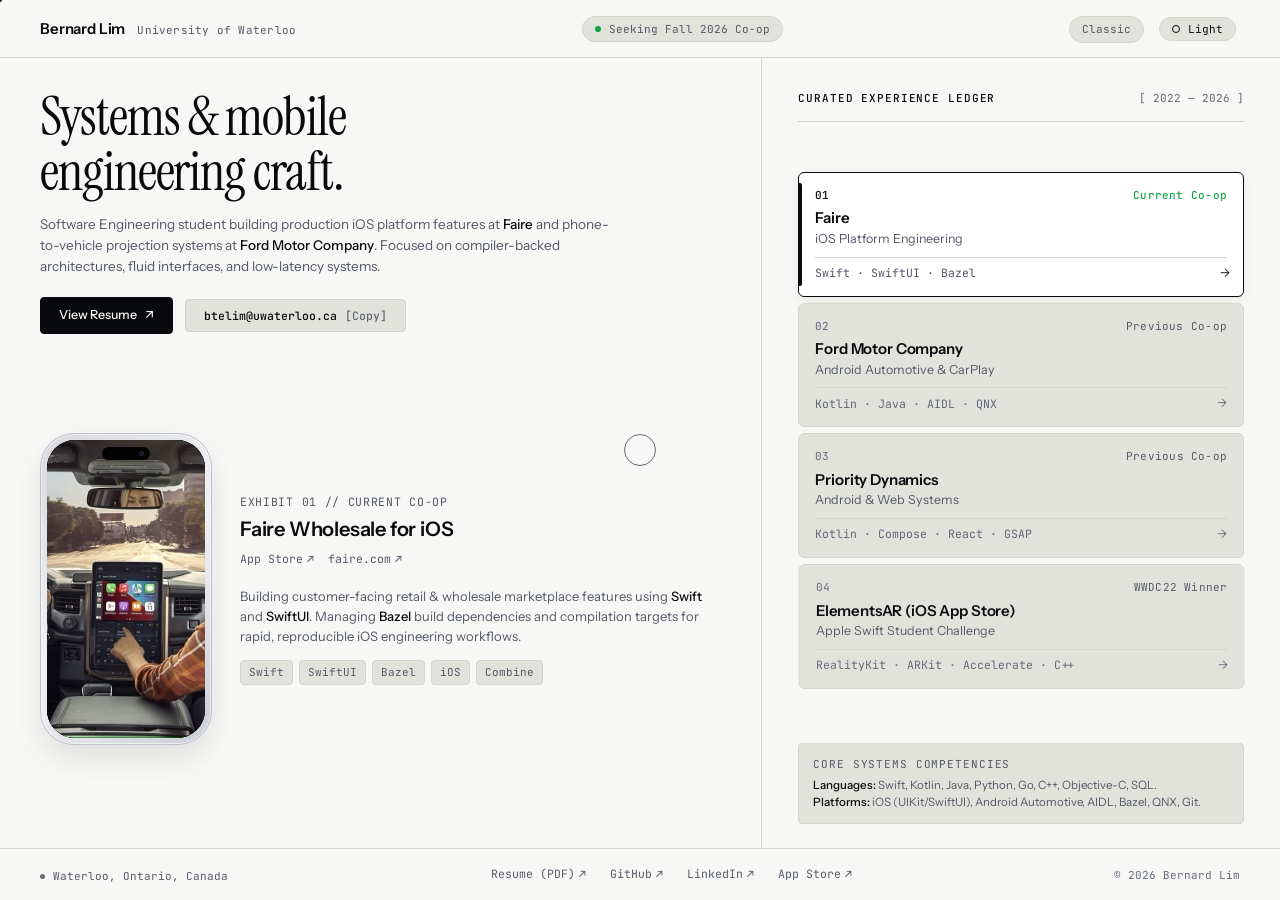
==== folio.html @ 9d3a6446 "Initial commit: publish portfolio website" ====
<!DOCTYPE html>
<html lang="en" data-theme="dark">
<head>
  <meta charset="UTF-8" />
  <script>
    // URL Flag Gate: routes to default classic design when classic flag is present
    (function () {
      const q = new URLSearchParams(window.location.search);
      if (q.has("classic") || q.get("v") === "classic" || q.get("v") === "1") {
        window.location.replace("index.html" + window.location.search);
      }
    })();
  </script>
  <meta name="viewport" content="width=device-width, initial-scale=1.0" />
  <title>Bernard Lim — Software Systems &amp; Mobile Engineering</title>
  <meta name="description" content="Bernard Lim — Software Engineering at the University of Waterloo. Specialized in iOS platform architecture and Android Automotive systems." />
  <link rel="preconnect" href="https://fonts.googleapis.com" />
  <link rel="preconnect" href="https://fonts.gstatic.com" crossorigin />
  <link href="https://fonts.googleapis.com/css2?family=Instrument+Sans:ital,wght@0,400;0,500;0,600;0,700;1,400&family=Instrument+Serif&family=JetBrains+Mono:wght@400;500&display=swap" rel="stylesheet" />
  <link rel="stylesheet" href="folio.css" />
</head>
<body>
  <!-- Precision Cursor Followers -->
  <div class="cursor-ring" id="cursor-ring" aria-hidden="true"></div>
  <div class="cursor-dot" id="cursor-dot" aria-hidden="true"></div>

  <div class="monograph-stage">
    <!-- Masthead Header -->
    <header class="masthead">
      <div class="masthead-identity">
        <a href="/" class="brand-link">
          <span class="brand-name">Bernard Lim</span>
          <span class="brand-sub">University of Waterloo</span>
        </a>
      </div>

      <div class="masthead-status">
        <span class="status-indicator">
          <span class="status-pulse" aria-hidden="true"></span>
          <span class="status-text">Seeking Fall 2026 Co-op</span>
        </span>
      </div>

      <div class="masthead-controls">
        <a href="index.html" class="theme-pill magnetic" style="text-decoration:none; margin-right: 8px; color: var(--text-muted);" title="Switch to default design">
          <span>Classic</span>
        </a>
        <button class="theme-toggle magnetic" id="theme-toggle" type="button" aria-label="Toggle light and dark theme">
          <span class="theme-pill">
            <span class="theme-knob" aria-hidden="true"></span>
            <span class="theme-label" id="theme-label">Dark</span>
          </span>
        </button>
      </div>
      <div class="hairline hairline-bottom" aria-hidden="true"></div>
    </header>

    <!-- Main Viewport Workspace -->
    <main class="folio-workspace">
      <!-- Left Column: Editorial Focus & Live Specimen Stage -->
      <section class="folio-primary" aria-label="Selected engineering exhibits">
        <!-- Editorial Title Block -->
        <div class="primary-headline-block">
          <h1 class="primary-title">
            <span class="title-line">Systems &amp; mobile</span>
            <span class="title-line">engineering craft.</span>
          </h1>
          <p class="primary-summary">
            Software Engineering student building production iOS platform features at <strong>Faire</strong> and phone-to-vehicle projection systems at <strong>Ford Motor Company</strong>. Focused on compiler-backed architectures, fluid interfaces, and low-latency systems.
          </p>

          <div class="primary-actions">
            <a href="resume.pdf" target="_blank" rel="noopener noreferrer" class="action-btn action-primary magnetic" aria-label="View Resume (PDF opens in a new tab)">
              <span>View Resume</span>
              <span class="btn-arrow" aria-hidden="true">↗</span>
            </a>
            <button type="button" class="action-btn action-secondary magnetic" id="copy-email-btn" data-email="btelim@uwaterloo.ca" aria-label="Copy email address to clipboard">
              <span id="copy-email-text">btelim@uwaterloo.ca</span>
              <span class="btn-copy-tag" id="copy-status-tag" aria-hidden="true">[Copy]</span>
            </button>
          </div>
        </div>

        <!-- Specimen Display Bay (Dynamic Content per Selected Experience) -->
        <div class="specimen-bay" id="specimen-bay">
          <!-- Exhibit 01: Faire (Default Active) -->
          <article class="specimen-exhibit is-active" id="exhibit-faire" data-exhibit="faire" aria-label="Faire Wholesale exhibit">
            <div class="specimen-hardware">
              <!-- Precision iPhone Titanium Chassis Frame -->
              <div class="device-chassis iphone-frame" id="iphone-frame">
                <div class="device-bezel">
                  <div class="dynamic-island" aria-hidden="true">
                    <span class="island-camera"></span>
                  </div>
                  <div class="screen-viewport">
                    <video id="faire-video" class="device-media" src="faire_ios.MP4" muted loop playsinline preload="auto" poster="ford_infotainment.png"></video>
                  </div>
                </div>
              </div>
            </div>

            <div class="specimen-meta">
              <div class="meta-header">
                <span class="meta-tag">Exhibit 01 // Current Co-op</span>
                <h2 class="meta-title">Faire Wholesale for iOS</h2>
                <div class="meta-links">
                  <a href="https://apps.apple.com/us/app/faire-wholesale/id1413340491" target="_blank" rel="noopener noreferrer" class="meta-link magnetic" aria-label="Faire on App Store (opens in a new tab)">
                    <span>App Store</span>
                    <span class="link-arrow" aria-hidden="true">↗</span>
                  </a>
                  <a href="https://www.faire.com" target="_blank" rel="noopener noreferrer" class="meta-link magnetic">
                    <span>faire.com</span>
                    <span class="link-arrow" aria-hidden="true">↗</span>
                  </a>
                </div>
              </div>
              <p class="meta-description">
                Building customer-facing retail &amp; wholesale marketplace features using <strong>Swift</strong> and <strong>SwiftUI</strong>. Managing <strong>Bazel</strong> build dependencies and compilation targets for rapid, reproducible iOS engineering workflows.
              </p>
              <div class="meta-stack">
                <span class="stack-chip">Swift</span>
                <span class="stack-chip">SwiftUI</span>
                <span class="stack-chip">Bazel</span>
                <span class="stack-chip">iOS</span>
                <span class="stack-chip">Combine</span>
              </div>
            </div>
          </article>

          <!-- Exhibit 02: Ford Motor Company -->
          <article class="specimen-exhibit" id="exhibit-ford" data-exhibit="ford" aria-label="Ford Motor Company exhibit">
            <div class="specimen-hardware">
              <div class="automotive-screen-frame">
                <div class="automotive-bezel">
                  <img src="ford_infotainment.png" alt="Ford SYNC infotainment display running CarPlay" class="device-media automotive-media" />
                  <div class="screen-glare" aria-hidden="true"></div>
                </div>
              </div>
            </div>

            <div class="specimen-meta">
              <div class="meta-header">
                <span class="meta-tag">Exhibit 02 // Infotainment Systems</span>
                <h2 class="meta-title">Ford Android Automotive &amp; CarPlay</h2>
                <div class="meta-links">
                  <a href="https://www.ford.com/technology/sync/" target="_blank" rel="noopener noreferrer" class="meta-link magnetic">
                    <span>Ford SYNC</span>
                    <span class="link-arrow" aria-hidden="true">↗</span>
                  </a>
                  <a href="https://www.ford.com" target="_blank" rel="noopener noreferrer" class="meta-link magnetic">
                    <span>ford.com</span>
                    <span class="link-arrow" aria-hidden="true">↗</span>
                  </a>
                </div>
              </div>
              <p class="meta-description">
                Engineered phone-to-vehicle projection across Ford vehicles using <strong>Kotlin</strong>, <strong>Java</strong>, and Runtime Resource Overlays (<strong>RROs</strong>). Built <strong>AIDL</strong> interfaces synchronizing CarPlay with Bluetooth and iAP protocol stacks for low-latency IPC.
              </p>
              <div class="meta-stack">
                <span class="stack-chip">Kotlin</span>
                <span class="stack-chip">Java</span>
                <span class="stack-chip">Android Automotive</span>
                <span class="stack-chip">CarPlay / AIDL</span>
                <span class="stack-chip">QNX IPC</span>
              </div>
            </div>
          </article>

          <!-- Exhibit 03: Priority Dynamics -->
          <article class="specimen-exhibit" id="exhibit-priority" data-exhibit="priority" aria-label="Priority Dynamics exhibit">
            <div class="specimen-hardware specimen-graphic-stage">
              <div class="blueprint-card">
                <div class="blueprint-grid-fx" aria-hidden="true"></div>
                <div class="blueprint-content">
                  <span class="blueprint-code">SYSTEM // ARCHITECTURE</span>
                  <div class="blueprint-spec">Kotlin MVVM · Jetpack Compose · AI REST API</div>
                  <div class="blueprint-rows">
                    <div class="bp-row"><span>01 Mobile Client</span><span class="bp-val">Jetpack Compose UI</span></div>
                    <div class="bp-row"><span>02 Admin Portal</span><span class="bp-val">React + GSAP Motion</span></div>
                    <div class="bp-row"><span>03 Real-time DB</span><span class="bp-val">Firebase Firestore</span></div>
                  </div>
                </div>
              </div>
            </div>

            <div class="specimen-meta">
              <div class="meta-header">
                <span class="meta-tag">Exhibit 03 // Mobile &amp; Web Systems</span>
                <h2 class="meta-title">Priority Dynamics</h2>
                <div class="meta-links">
                  <a href="https://www.prioritydynamics.com" target="_blank" rel="noopener noreferrer" class="meta-link magnetic">
                    <span>prioritydynamics.com</span>
                    <span class="link-arrow" aria-hidden="true">↗</span>
                  </a>
                </div>
              </div>
              <p class="meta-description">
                Engineered a modular 10+ screen Android application using <strong>Kotlin</strong> (Jetpack Compose &amp; MVVM) integrated with internal AI analytics. Built a high-responsiveness <strong>React</strong> administrative web management portal with <strong>GSAP</strong> choreography.
              </p>
              <div class="meta-stack">
                <span class="stack-chip">Kotlin</span>
                <span class="stack-chip">Jetpack Compose</span>
                <span class="stack-chip">React.js</span>
                <span class="stack-chip">GSAP</span>
                <span class="stack-chip">Firebase</span>
              </div>
            </div>
          </article>

          <!-- Exhibit 04: ElementsAR -->
          <article class="specimen-exhibit" id="exhibit-elements" data-exhibit="elements" aria-label="ElementsAR project exhibit">
            <div class="specimen-hardware specimen-graphic-stage">
              <div class="blueprint-card award-card">
                <div class="blueprint-grid-fx" aria-hidden="true"></div>
                <div class="blueprint-content">
                  <span class="blueprint-code">APPLE WWDC22 SCHOLAR WINNER</span>
                  <div class="blueprint-spec">Spatial Computing · 118 Elements · Interactive AR</div>
                  <div class="blueprint-rows">
                    <div class="bp-row"><span>Framework</span><span class="bp-val">RealityKit &amp; ARKit</span></div>
                    <div class="bp-row"><span>Math Core</span><span class="bp-val">Accelerate &amp; C++</span></div>
                    <div class="bp-row"><span>Optimization</span><span class="bp-val">-20% RAM / -10% CPU</span></div>
                  </div>
                </div>
              </div>
            </div>

            <div class="specimen-meta">
              <div class="meta-header">
                <span class="meta-tag">Exhibit 04 // Spatial Computing Award</span>
                <h2 class="meta-title">ElementsAR</h2>
                <div class="meta-links">
                  <a href="https://apps.apple.com/ca/app/elementsar/id6451120399" target="_blank" rel="noopener noreferrer" class="meta-link magnetic" aria-label="ElementsAR on App Store (opens in a new tab)">
                    <span>App Store</span>
                    <span class="link-arrow" aria-hidden="true">↗</span>
                  </a>
                </div>
              </div>
              <p class="meta-description">
                WWDC Swift Student Challenge winning spatial experience published on the iOS App Store. Interactive AR atomic models for all 118 elements with custom matrix transformation algorithms in <strong>Accelerate</strong>, <strong>Swift</strong>, and <strong>C++</strong>.
              </p>
              <div class="meta-stack">
                <span class="stack-chip">RealityKit</span>
                <span class="stack-chip">ARKit</span>
                <span class="stack-chip">Swift</span>
                <span class="stack-chip">C++</span>
                <span class="stack-chip">Accelerate</span>
              </div>
            </div>
          </article>
        </div>
      </section>

      <!-- Vertical Divider Rule -->
      <div class="hairline hairline-vertical" aria-hidden="true"></div>

      <!-- Right Column: Curated Experience Ledger & Select Rail -->
      <aside class="folio-ledger" aria-label="Experience ledger">
        <div class="ledger-header">
          <span class="ledger-header-title">Curated Experience Ledger</span>
          <span class="ledger-header-period">[ 2022 — 2026 ]</span>
        </div>

        <nav class="ledger-rail" aria-label="Experience selection">
          <!-- Row 1: Faire -->
          <div class="ledger-row is-active" id="row-faire" data-target="faire" role="button" tabindex="0" aria-label="Select Faire Wholesale iOS exhibit">
            <div class="row-indicator" aria-hidden="true"></div>
            <div class="row-content">
              <div class="row-top">
                <span class="row-index">01</span>
                <span class="row-role-tag current-tag">Current Co-op</span>
              </div>
              <div class="row-main">
                <span class="row-title">Faire</span>
                <span class="row-sub">iOS Platform Engineering</span>
              </div>
              <div class="row-bottom">
                <span class="row-tech">Swift · SwiftUI · Bazel</span>
                <span class="row-arrow" aria-hidden="true">→</span>
              </div>
            </div>
          </div>

          <!-- Row 2: Ford -->
          <div class="ledger-row" id="row-ford" data-target="ford" role="button" tabindex="0" aria-label="Select Ford Motor Company exhibit">
            <div class="row-indicator" aria-hidden="true"></div>
            <div class="row-content">
              <div class="row-top">
                <span class="row-index">02</span>
                <span class="row-role-tag">Previous Co-op</span>
              </div>
              <div class="row-main">
                <span class="row-title">Ford Motor Company</span>
                <span class="row-sub">Android Automotive &amp; CarPlay</span>
              </div>
              <div class="row-bottom">
                <span class="row-tech">Kotlin · Java · AIDL · QNX</span>
                <span class="row-arrow" aria-hidden="true">→</span>
              </div>
            </div>
          </div>

          <!-- Row 3: Priority Dynamics -->
          <div class="ledger-row" id="row-priority" data-target="priority" role="button" tabindex="0" aria-label="Select Priority Dynamics exhibit">
            <div class="row-indicator" aria-hidden="true"></div>
            <div class="row-content">
              <div class="row-top">
                <span class="row-index">03</span>
                <span class="row-role-tag">Previous Co-op</span>
              </div>
              <div class="row-main">
                <span class="row-title">Priority Dynamics</span>
                <span class="row-sub">Android &amp; Web Systems</span>
              </div>
              <div class="row-bottom">
                <span class="row-tech">Kotlin · Compose · React · GSAP</span>
                <span class="row-arrow" aria-hidden="true">→</span>
              </div>
            </div>
          </div>

          <!-- Row 4: ElementsAR -->
          <div class="ledger-row" id="row-elements" data-target="elements" role="button" tabindex="0" aria-label="Select ElementsAR exhibit">
            <div class="row-indicator" aria-hidden="true"></div>
            <div class="row-content">
              <div class="row-top">
                <span class="row-index">04</span>
                <span class="row-role-tag featured-tag">WWDC22 Winner</span>
              </div>
              <div class="row-main">
                <span class="row-title">ElementsAR (iOS App Store)</span>
                <span class="row-sub">Apple Swift Student Challenge</span>
              </div>
              <div class="row-bottom">
                <span class="row-tech">RealityKit · ARKit · Accelerate · C++</span>
                <span class="row-arrow" aria-hidden="true">→</span>
              </div>
            </div>
          </div>
        </nav>

        <!-- Technical Capabilities Footer Box -->
        <div class="ledger-skills-box">
          <span class="skills-box-title">Core Systems Competencies</span>
          <p class="skills-box-text">
            <strong>Languages:</strong> Swift, Kotlin, Java, Python, Go, C++, Objective-C, SQL.<br />
            <strong>Platforms:</strong> iOS (UIKit/SwiftUI), Android Automotive, AIDL, Bazel, QNX, Git.
          </p>
        </div>
      </aside>
    </main>

    <!-- Bottom Anchor Bar -->
    <footer class="anchored-footer">
      <div class="hairline hairline-top" aria-hidden="true"></div>

      <div class="footer-left">
        <span class="footer-status-pill">
          <span class="footer-dot" aria-hidden="true"></span>
          <span>Waterloo, Ontario, Canada</span>
        </span>
      </div>

      <nav class="footer-links" aria-label="External profiles and documentation">
        <a href="resume.pdf" target="_blank" rel="noopener noreferrer" class="footer-link magnetic">
          <span>Resume (PDF)</span>
          <span class="link-arrow" aria-hidden="true">↗</span>
        </a>
        <a href="https://github.com/beanut" target="_blank" rel="noopener noreferrer" class="footer-link magnetic">
          <span>GitHub</span>
          <span class="link-arrow" aria-hidden="true">↗</span>
        </a>
        <a href="https://linkedin.com/in/bernard-lte/" target="_blank" rel="noopener noreferrer" class="footer-link magnetic">
          <span>LinkedIn</span>
          <span class="link-arrow" aria-hidden="true">↗</span>
        </a>
        <a href="https://apps.apple.com/ca/app/elementsar/id6451120399" target="_blank" rel="noopener noreferrer" class="footer-link magnetic">
          <span>App Store</span>
          <span class="link-arrow" aria-hidden="true">↗</span>
        </a>
      </nav>

      <div class="footer-right">
        <span class="copyright-mark">© 2026 Bernard Lim</span>
      </div>
    </footer>
  </div>

  <!-- GSAP Animation Library -->
  <script src="https://cdnjs.cloudflare.com/ajax/libs/gsap/3.12.5/gsap.min.js"></script>
  <script src="folio.js"></script>
</body>
</html>
---- folio.css ----
/* ==========================================================================
   The Monograph Folio — Design System & Stylesheet
   Pure Monochromatic Editorial Architecture (Zero-Scroll Single Viewport)
   ========================================================================== */

:root,
[data-theme="dark"] {
  --bg: #090a0d;
  --bg-elevated: #111317;
  --surface: #16181f;
  --surface-hover: #1e212b;
  --surface-active: #242834;
  --border: #232732;
  --border-strong: #333847;
  --text: #f5f5f3;
  --text-muted: #9ba1b0;
  --text-faint: #858ca0;
  --text-inverse: #090a0d;
  --accent-live: #22c55e;
  --selection-bg: #f5f5f3;
  --selection-color: #090a0d;
  --radius-sm: 4px;
  --radius-md: 6px;
  --radius-lg: 10px;
  --radius-pill: 9999px;
  --font-serif: "Instrument Serif", Georgia, serif;
  --font-sans: "Instrument Sans", -apple-system, BlinkMacSystemFont, "Segoe UI", sans-serif;
  --font-mono: "JetBrains Mono", SFMono-Regular, Menlo, Monaco, Consolas, monospace;
  --header-height: 58px;
  --footer-height: 52px;
}

[data-theme="light"] {
  --bg: #f7f7f5;
  --bg-elevated: #ecece7;
  --surface: #e2e2dc;
  --surface-hover: #d7d7d0;
  --surface-active: #cccccc;
  --border: #d4d4cd;
  --border-strong: #b8b8ae;
  --text: #090a0d;
  --text-muted: #535865;
  --text-faint: #626776;
  --text-inverse: #f7f7f5;
  --accent-live: #16a34a;
  --selection-bg: #090a0d;
  --selection-color: #f7f7f5;
}

/* Base Reset & Box Sizing */
*,
*::before,
*::after {
  box-sizing: border-box;
  margin: 0;
  padding: 0;
}

html,
body {
  width: 100vw;
  height: 100dvh;
  overflow: hidden;
  background-color: var(--bg);
  color: var(--text);
  font-family: var(--font-sans);
  font-size: 14px;
  line-height: 1.5;
  -webkit-font-smoothing: antialiased;
  -moz-osx-font-smoothing: grayscale;
  text-rendering: optimizeLegibility;
  transition: background-color 0.3s ease, color 0.3s ease;
}

::selection {
  background: var(--selection-bg);
  color: var(--selection-color);
}

:focus-visible {
  outline: 2px solid var(--text);
  outline-offset: 2px;
}

/* Custom Minimal Cursor Followers */
.cursor-ring,
.cursor-dot {
  position: fixed;
  top: 0;
  left: 0;
  pointer-events: none;
  z-index: 99999;
  border-radius: 50%;
  transform: translate(-50%, -50%);
  transition: opacity 0.2s ease;
}

.cursor-ring {
  width: 32px;
  height: 32px;
  border: 1px solid var(--text-faint);
  transition: width 0.22s cubic-bezier(0.16, 1, 0.3, 1),
              height 0.22s cubic-bezier(0.16, 1, 0.3, 1),
              border-color 0.22s ease;
}

.cursor-ring.is-hovering {
  width: 48px;
  height: 48px;
  border-color: var(--text);
  background: rgba(255, 255, 255, 0.04);
}

[data-theme="light"] .cursor-ring.is-hovering {
  background: rgba(0, 0, 0, 0.04);
}

.cursor-dot {
  width: 4px;
  height: 4px;
  background-color: var(--text);
}

@media (hover: none), (pointer: coarse) {
  .cursor-ring,
  .cursor-dot {
    display: none;
  }
}

/* Architectural Hairline Rules */
.hairline {
  position: absolute;
  background-color: var(--border);
  z-index: 10;
  transition: background-color 0.3s ease;
}

.hairline-bottom {
  bottom: 0;
  left: 0;
  right: 0;
  height: 1px;
}

.hairline-top {
  top: 0;
  left: 0;
  right: 0;
  height: 1px;
}

.hairline-vertical {
  top: 0;
  bottom: 0;
  width: 1px;
  position: relative;
  background-color: var(--border);
}

/* Main Layout Grid */
.monograph-stage {
  width: 100vw;
  height: 100dvh;
  display: flex;
  flex-direction: column;
  position: relative;
  background-color: var(--bg);
}

/* ==========================================================================
   Header: Masthead
   ========================================================================== */

.masthead {
  height: var(--header-height);
  padding: 0 40px;
  display: flex;
  align-items: center;
  justify-content: space-between;
  position: relative;
  flex-shrink: 0;
  background: var(--bg);
}

.masthead-identity .brand-link {
  display: inline-flex;
  align-items: baseline;
  gap: 12px;
  text-decoration: none;
  color: inherit;
}

.brand-name {
  font-family: var(--font-sans);
  font-size: 15px;
  font-weight: 600;
  letter-spacing: -0.01em;
  color: var(--text);
}

.brand-sub {
  font-family: var(--font-mono);
  font-size: 11px;
  color: var(--text-muted);
  letter-spacing: 0.02em;
}

.masthead-status .status-indicator {
  display: inline-flex;
  align-items: center;
  gap: 8px;
  padding: 4px 12px;
  background: var(--surface);
  border: 1px solid var(--border);
  border-radius: var(--radius-pill);
  font-family: var(--font-mono);
  font-size: 11px;
  color: var(--text-muted);
}

.status-pulse {
  width: 6px;
  height: 6px;
  border-radius: 50%;
  background-color: var(--accent-live);
}

.theme-toggle {
  background: none;
  border: none;
  cursor: pointer;
  padding: 4px;
}

.theme-pill {
  display: inline-flex;
  align-items: center;
  gap: 8px;
  padding: 4px 12px;
  background: var(--surface);
  border: 1px solid var(--border);
  border-radius: var(--radius-pill);
  font-family: var(--font-mono);
  font-size: 11px;
  color: var(--text);
  transition: border-color 0.2s ease, background-color 0.2s ease;
}

.theme-toggle:hover .theme-pill {
  border-color: var(--border-strong);
  background-color: var(--surface-hover);
}

.theme-knob {
  width: 8px;
  height: 8px;
  border-radius: 50%;
  border: 1.5px solid var(--text);
  transition: transform 0.25s ease;
}

/* ==========================================================================
   Main Folio Workspace (Two Columns, Zero-Scroll)
   ========================================================================== */

.folio-workspace {
  flex: 1;
  display: grid;
  grid-template-columns: 1.25fr 1px 0.85fr;
  min-height: 0;
  position: relative;
  overflow: hidden;
}

/* Left Column: Primary Editorial & Specimen Bay */
.folio-primary {
  padding: 32px 40px 24px;
  display: flex;
  flex-direction: column;
  justify-content: space-between;
  overflow: hidden;
  position: relative;
}

.primary-headline-block {
  flex-shrink: 0;
}

.primary-title {
  font-family: var(--font-serif);
  font-size: clamp(38px, 4.4vw, 54px);
  line-height: 1.02;
  font-weight: 400;
  letter-spacing: -0.02em;
  color: var(--text);
  margin-bottom: 14px;
}

.primary-title .title-line {
  display: block;
}

.primary-summary {
  font-size: 13.5px;
  line-height: 1.55;
  color: var(--text-muted);
  max-width: 580px;
  margin-bottom: 20px;
}

.primary-summary strong {
  color: var(--text);
  font-weight: 500;
}

.primary-actions {
  display: flex;
  align-items: center;
  gap: 12px;
}

.action-btn {
  display: inline-flex;
  align-items: center;
  gap: 8px;
  padding: 8px 18px;
  border-radius: var(--radius-sm);
  font-size: 12.5px;
  font-weight: 500;
  text-decoration: none;
  cursor: pointer;
  transition: all 0.2s cubic-bezier(0.16, 1, 0.3, 1);
}

.action-primary {
  background-color: var(--text);
  color: var(--text-inverse);
  border: 1px solid var(--text);
}

.action-primary:hover {
  opacity: 0.92;
  transform: translateY(-1px);
}

.action-secondary {
  background-color: var(--surface);
  color: var(--text);
  border: 1px solid var(--border);
  font-family: var(--font-mono);
  font-size: 11.5px;
}

.action-secondary:hover {
  background-color: var(--surface-hover);
  border-color: var(--border-strong);
  transform: translateY(-1px);
}

.btn-copy-tag {
  color: var(--text-faint);
  font-size: 11.5px;
  transition: color 0.2s ease;
}

.action-secondary:hover .btn-copy-tag {
  color: var(--text-muted);
}

/* ==========================================================================
   Specimen Bay (Live Interactive Exhibit Stage)
   ========================================================================== */

.specimen-bay {
  flex: 1;
  position: relative;
  min-height: 280px;
  margin-top: 20px;
}

.specimen-exhibit {
  position: absolute;
  inset: 0;
  display: grid;
  grid-template-columns: auto 1fr;
  gap: 28px;
  align-items: center;
  opacity: 0;
  visibility: hidden;
  pointer-events: none;
  transition: opacity 0.35s ease, transform 0.35s cubic-bezier(0.16, 1, 0.3, 1), visibility 0.35s;
  transform: translateY(12px);
}

.specimen-exhibit.is-active {
  opacity: 1;
  visibility: visible;
  pointer-events: auto;
  transform: translateY(0);
  z-index: 2;
}

/* Device Mockup: iPhone Titanium Chassis Frame */
.specimen-hardware {
  flex-shrink: 0;
  display: flex;
  align-items: center;
  justify-content: center;
}

.iphone-frame {
  width: 172px;
  height: 312px;
  background: linear-gradient(135deg, #2b2e36 0%, #15171d 50%, #22252c 100%);
  border-radius: 34px;
  padding: 6px;
  position: relative;
  box-shadow: 0 16px 36px rgba(0, 0, 0, 0.45),
              inset 0 0 0 1px rgba(255, 255, 255, 0.12);
  border: 1px solid #363b46;
}

[data-theme="light"] .iphone-frame {
  background: linear-gradient(135deg, #d8d9de 0%, #f0f1f5 50%, #caced5 100%);
  border: 1px solid #bbbec7;
  box-shadow: 0 14px 32px rgba(0, 0, 0, 0.1),
              inset 0 0 0 1px rgba(255, 255, 255, 0.6);
}

.device-bezel {
  width: 100%;
  height: 100%;
  background-color: #000;
  border-radius: 28px;
  overflow: hidden;
  position: relative;
  display: flex;
  flex-direction: column;
}

.dynamic-island {
  position: absolute;
  top: 7px;
  left: 50%;
  transform: translateX(-50%);
  width: 48px;
  height: 13px;
  background: #000;
  border-radius: 12px;
  z-index: 5;
  display: flex;
  align-items: center;
  justify-content: flex-end;
  padding-right: 6px;
}

.island-camera {
  width: 5px;
  height: 5px;
  border-radius: 50%;
  background: #111422;
  box-shadow: inset 0 0 2px #2a3556;
}

.screen-viewport {
  width: 100%;
  height: 100%;
  overflow: hidden;
  background: #000;
}

.device-media {
  width: 100%;
  height: 100%;
  object-fit: cover;
  display: block;
}

/* Automotive Screen Frame (Exhibit 02) */
.automotive-screen-frame {
  width: 250px;
  height: 180px;
  background: #181a20;
  border: 1px solid #2d323e;
  border-radius: 8px;
  padding: 8px;
  box-shadow: 0 16px 36px rgba(0, 0, 0, 0.4);
}

.automotive-bezel {
  width: 100%;
  height: 100%;
  background: #000;
  border-radius: 4px;
  overflow: hidden;
  position: relative;
}

.automotive-media {
  object-fit: cover;
}

.screen-glare {
  position: absolute;
  inset: 0;
  background: linear-gradient(135deg, rgba(255, 255, 255, 0.08) 0%, transparent 60%);
  pointer-events: none;
}

/* Blueprint Exhibition Card (Exhibits 03 & 04) */
.specimen-graphic-stage {
  width: 230px;
  height: 200px;
}

.blueprint-card {
  width: 100%;
  height: 100%;
  background: var(--surface);
  border: 1px solid var(--border-strong);
  border-radius: var(--radius-md);
  padding: 18px;
  display: flex;
  flex-direction: column;
  justify-content: space-between;
  position: relative;
  overflow: hidden;
}

.blueprint-grid-fx {
  display: none;
}

.blueprint-code {
  font-family: var(--font-mono);
  font-size: 11px;
  letter-spacing: 0.08em;
  color: var(--text-muted);
  display: block;
  margin-bottom: 6px;
}

.blueprint-spec {
  font-size: 12.5px;
  font-weight: 500;
  color: var(--text);
  line-height: 1.4;
  margin-bottom: 14px;
}

.blueprint-rows {
  display: flex;
  flex-direction: column;
  gap: 8px;
  border-top: 1px solid var(--border);
  padding-top: 12px;
}

.bp-row {
  display: flex;
  justify-content: space-between;
  font-family: var(--font-mono);
  font-size: 11.5px;
  color: var(--text-muted);
}

.bp-val {
  color: var(--text);
  font-weight: 500;
}

/* Specimen Meta Column */
.specimen-meta {
  display: flex;
  flex-direction: column;
  justify-content: center;
  max-width: 480px;
}

.meta-header {
  margin-bottom: 10px;
}

.meta-tag {
  font-family: var(--font-mono);
  font-size: 11.5px;
  letter-spacing: 0.06em;
  text-transform: uppercase;
  color: var(--text-muted);
  display: block;
  margin-bottom: 4px;
}

.meta-title {
  font-size: 20px;
  font-weight: 600;
  letter-spacing: -0.01em;
  color: var(--text);
  margin-bottom: 6px;
}

.meta-links {
  display: flex;
  gap: 14px;
  margin-bottom: 8px;
}

.meta-link {
  font-family: var(--font-mono);
  font-size: 11.5px;
  color: var(--text-muted);
  text-decoration: none;
  display: inline-flex;
  align-items: center;
  gap: 4px;
  transition: color 0.18s ease;
}

.meta-link:hover {
  color: var(--text);
}

.link-arrow {
  font-size: 11.5px;
  transition: transform 0.18s ease;
}

.meta-link:hover .link-arrow {
  transform: translate(2px, -2px);
}

.meta-description {
  font-size: 13px;
  line-height: 1.55;
  color: var(--text-muted);
  margin-bottom: 14px;
}

.meta-description strong {
  color: var(--text);
  font-weight: 500;
}

.meta-stack {
  display: flex;
  flex-wrap: wrap;
  gap: 6px;
}

.stack-chip {
  font-family: var(--font-mono);
  font-size: 11px;
  padding: 3px 8px;
  background-color: var(--surface);
  border: 1px solid var(--border);
  border-radius: var(--radius-sm);
  color: var(--text-muted);
}

/* ==========================================================================
   Right Column: Curated Experience Ledger & Select Rail
   ========================================================================== */

.folio-ledger {
  padding: 32px 36px 24px;
  display: flex;
  flex-direction: column;
  justify-content: space-between;
  background-color: var(--bg);
  overflow: hidden;
}

.ledger-header {
  display: flex;
  justify-content: space-between;
  align-items: baseline;
  padding-bottom: 14px;
  border-bottom: 1px solid var(--border);
  margin-bottom: 8px;
}

.ledger-header-title {
  font-family: var(--font-mono);
  font-size: 11px;
  letter-spacing: 0.08em;
  text-transform: uppercase;
  color: var(--text);
  font-weight: 500;
}

.ledger-header-period {
  font-family: var(--font-mono);
  font-size: 11px;
  color: var(--text-faint);
}

/* Rail Rows */
.ledger-rail {
  display: flex;
  flex-direction: column;
  gap: 6px;
  flex: 1;
  justify-content: center;
}

.ledger-row {
  display: flex;
  align-items: stretch;
  background: var(--surface);
  border: 1px solid var(--border);
  border-radius: var(--radius-md);
  padding: 14px 16px;
  cursor: pointer;
  position: relative;
  transition: all 0.22s cubic-bezier(0.16, 1, 0.3, 1);
  outline: none;
}

.ledger-row:hover {
  background: var(--surface-hover);
  border-color: var(--border-strong);
  transform: translateX(-2px);
}

.ledger-row.is-active {
  background: var(--surface-active);
  border-color: var(--text);
  box-shadow: 0 4px 14px rgba(0, 0, 0, 0.15);
}

[data-theme="light"] .ledger-row.is-active {
  background: #fff;
  border-color: var(--text);
  box-shadow: 0 4px 12px rgba(0, 0, 0, 0.06);
}

.row-indicator {
  position: absolute;
  left: 0;
  top: 10px;
  bottom: 10px;
  width: 3px;
  border-radius: 0 2px 2px 0;
  background-color: transparent;
  transition: background-color 0.2s ease;
}

.ledger-row.is-active .row-indicator {
  background-color: var(--text);
}

.row-content {
  flex: 1;
  display: flex;
  flex-direction: column;
  gap: 4px;
}

.row-top {
  display: flex;
  justify-content: space-between;
  align-items: center;
}

.row-index {
  font-family: var(--font-mono);
  font-size: 11px;
  color: var(--text-faint);
}

.ledger-row.is-active .row-index {
  color: var(--text);
  font-weight: 500;
}

.row-role-tag {
  font-family: var(--font-mono);
  font-size: 11px;
  color: var(--text-muted);
  letter-spacing: 0.02em;
}

.current-tag {
  color: var(--accent-live);
  font-weight: 500;
}

.row-main {
  display: flex;
  flex-direction: column;
}

.row-title {
  font-size: 15px;
  font-weight: 600;
  color: var(--text);
  letter-spacing: -0.01em;
}

.row-sub {
  font-size: 12.5px;
  color: var(--text-muted);
}

.row-bottom {
  display: flex;
  justify-content: space-between;
  align-items: center;
  margin-top: 4px;
  padding-top: 6px;
  border-top: 1px solid var(--border);
}

.row-tech {
  font-family: var(--font-mono);
  font-size: 11.5px;
  color: var(--text-faint);
}

.ledger-row.is-active .row-tech {
  color: var(--text-muted);
}

.row-arrow {
  font-size: 12px;
  color: var(--text-faint);
  transition: transform 0.2s ease, color 0.2s ease;
}

.ledger-row:hover .row-arrow,
.ledger-row.is-active .row-arrow {
  transform: translateX(3px);
  color: var(--text);
}

/* Skills Footnote Box */
.ledger-skills-box {
  background: var(--surface);
  border: 1px solid var(--border);
  border-radius: var(--radius-sm);
  padding: 12px 14px;
  margin-top: 12px;
}

.skills-box-title {
  font-family: var(--font-mono);
  font-size: 11px;
  letter-spacing: 0.08em;
  text-transform: uppercase;
  color: var(--text-muted);
  display: block;
  margin-bottom: 4px;
}

.skills-box-text {
  font-size: 11.5px;
  line-height: 1.5;
  color: var(--text-muted);
}

.skills-box-text strong {
  color: var(--text);
  font-weight: 500;
}

/* ==========================================================================
   Footer: Anchored Base Bar
   ========================================================================== */

.anchored-footer {
  height: var(--footer-height);
  padding: 0 40px;
  display: flex;
  align-items: center;
  justify-content: space-between;
  position: relative;
  flex-shrink: 0;
  background: var(--bg);
}

.footer-status-pill {
  display: inline-flex;
  align-items: center;
  gap: 8px;
  font-family: var(--font-mono);
  font-size: 11px;
  color: var(--text-muted);
}

.footer-dot {
  width: 5px;
  height: 5px;
  border-radius: 50%;
  background-color: var(--text-faint);
}

.footer-links {
  display: flex;
  gap: 24px;
}

.footer-link {
  font-family: var(--font-mono);
  font-size: 11.5px;
  color: var(--text-muted);
  text-decoration: none;
  display: inline-flex;
  align-items: center;
  gap: 4px;
  transition: color 0.2s ease;
}

.footer-link:hover {
  color: var(--text);
}

.copyright-mark {
  font-family: var(--font-mono);
  font-size: 11px;
  color: var(--text-faint);
}

/* ==========================================================================
   Responsive Adaptations
   ========================================================================== */

@media (max-width: 1024px) {
  html,
  body {
    height: auto;
    overflow-y: auto;
  }

  .monograph-stage {
    height: auto;
    min-height: 100vh;
  }

  .folio-workspace {
    grid-template-columns: 1fr;
    grid-template-rows: auto auto;
    overflow: visible;
  }

  .hairline-vertical {
    display: none;
  }

  .folio-primary {
    padding: 32px 24px;
  }

  .specimen-bay {
    position: relative;
    min-height: 400px;
  }

  .specimen-exhibit {
    position: relative;
    grid-template-columns: 1fr;
    gap: 20px;
    display: none;
  }

  .specimen-exhibit.is-active {
    display: flex;
    flex-direction: column;
  }

  .specimen-hardware {
    width: 100%;
    justify-content: flex-start;
  }

  .iphone-frame {
    width: 150px;
    height: 270px;
  }

  .folio-ledger {
    padding: 24px;
    border-top: 1px solid var(--border);
  }

  .anchored-footer {
    padding: 0 24px;
    flex-direction: column;
    height: auto;
    padding: 20px 24px;
    gap: 14px;
    align-items: flex-start;
  }

  .footer-links {
    flex-wrap: wrap;
    gap: 16px;
  }
}

@media (prefers-reduced-motion: reduce) {
  *,
  *::before,
  *::after {
    animation-duration: 0.01ms !important;
    animation-iteration-count: 1 !important;
    transition-duration: 0.01ms !important;
    scroll-behavior: auto !important;
  }
}
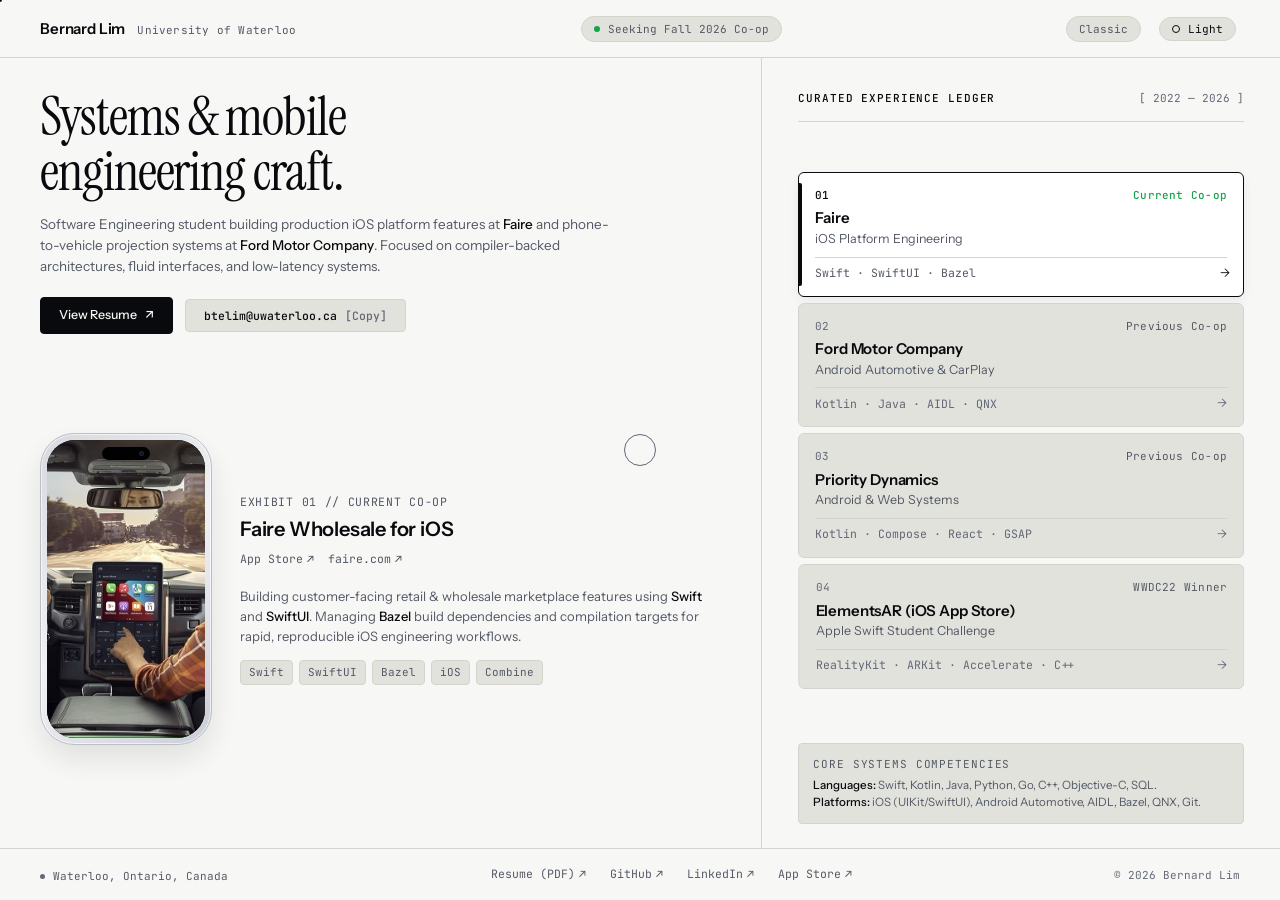
==== commit ff71421f: "Add GoatCounter analytics for traffic and visitor location Co-Authored-By: Claude Opus 5.5 <noreply@" ====
--- a/folio.html
+++ b/folio.html
@@ -388,5 +388,7 @@
   <!-- GSAP Animation Library -->
   <script src="https://cdnjs.cloudflare.com/ajax/libs/gsap/3.12.5/gsap.min.js"></script>
   <script src="folio.js"></script>
+  <!-- Analytics: GoatCounter (cookie-free; tracks page views, referrers, country/region). Replace YOUR-CODE with your GoatCounter site code. -->
+  <script data-goatcounter="https://YOUR-CODE.goatcounter.com/count" async src="https://gc.zgo.at/count.js"></script>
 </body>
 </html>
--- a/folio.css
+++ b/folio.css
@@ -226,6 +226,13 @@
   background-color: var(--accent-live);
 }
 
+.masthead-controls {
+  display: inline-flex;
+  align-items: center;
+  gap: 6px;
+  flex-shrink: 0;
+}
+
 .theme-toggle {
   background: none;
   border: none;
@@ -244,6 +251,7 @@
   font-family: var(--font-mono);
   font-size: 11px;
   color: var(--text);
+  white-space: nowrap;
   transition: border-color 0.2s ease, background-color 0.2s ease;
 }
 
@@ -317,6 +325,7 @@
 .primary-actions {
   display: flex;
   align-items: center;
+  flex-wrap: wrap;
   gap: 12px;
 }
 
@@ -329,6 +338,7 @@
   font-size: 12.5px;
   font-weight: 500;
   text-decoration: none;
+  white-space: nowrap;
   cursor: pointer;
   transition: all 0.2s cubic-bezier(0.16, 1, 0.3, 1);
 }
@@ -908,6 +918,7 @@
   display: inline-flex;
   align-items: center;
   gap: 4px;
+  white-space: nowrap;
   transition: color 0.2s ease;
 }
 
@@ -925,16 +936,28 @@
    Responsive Adaptations
    ========================================================================== */
 
-@media (max-width: 1024px) {
+@media (max-width: 1024px), (max-height: 700px) {
   html,
   body {
+    width: 100%;
     height: auto;
+    min-height: 100dvh;
+    overflow-x: hidden;
     overflow-y: auto;
   }
 
   .monograph-stage {
+    width: 100%;
     height: auto;
-    min-height: 100vh;
+    min-height: 100dvh;
+  }
+
+  .masthead {
+    padding: 10px 24px;
+    height: auto;
+    min-height: var(--header-height);
+    flex-wrap: wrap;
+    gap: 8px 16px;
   }
 
   .folio-workspace {
@@ -948,34 +971,29 @@
   }
 
   .folio-primary {
-    padding: 32px 24px;
+    padding: 28px 24px;
   }
 
   .specimen-bay {
     position: relative;
-    min-height: 400px;
+    display: grid;
+    grid-template-columns: 1fr;
+    min-height: 0;
+    margin-top: 24px;
   }
 
   .specimen-exhibit {
     position: relative;
-    grid-template-columns: 1fr;
-    gap: 20px;
-    display: none;
-  }
-
-  .specimen-exhibit.is-active {
-    display: flex;
-    flex-direction: column;
-  }
-
-  .specimen-hardware {
-    width: 100%;
-    justify-content: flex-start;
+    inset: auto;
+    grid-area: 1 / 1;
+    grid-template-columns: auto 1fr;
+    gap: 24px;
+    align-items: center;
   }
 
   .iphone-frame {
-    width: 150px;
-    height: 270px;
+    width: 148px;
+    height: 268px;
   }
 
   .folio-ledger {
@@ -984,17 +1002,184 @@
   }
 
   .anchored-footer {
-    padding: 0 24px;
     flex-direction: column;
     height: auto;
-    padding: 20px 24px;
-    gap: 14px;
+    padding: 18px 24px max(18px, env(safe-area-inset-bottom));
+    gap: 12px;
     align-items: flex-start;
   }
 
   .footer-links {
     flex-wrap: wrap;
     gap: 16px;
+  }
+}
+
+@media (max-width: 640px) {
+  .masthead {
+    padding: 10px 16px;
+    gap: 8px 10px;
+  }
+
+  .masthead-identity .brand-link {
+    flex-direction: column;
+    gap: 1px;
+  }
+
+  .brand-name {
+    font-size: 14px;
+    white-space: nowrap;
+  }
+
+  .brand-sub {
+    font-size: 10px;
+    white-space: nowrap;
+  }
+
+  .masthead-status {
+    order: 3;
+    width: 100%;
+  }
+
+  .masthead-status .status-indicator {
+    padding: 3px 10px;
+    font-size: 10.5px;
+  }
+
+  .theme-pill {
+    padding: 4px 10px;
+    font-size: 10.5px;
+  }
+
+  .folio-primary {
+    padding: 20px 16px;
+  }
+
+  .primary-title {
+    font-size: clamp(30px, 8.5vw, 38px);
+    margin-bottom: 10px;
+  }
+
+  .primary-summary {
+    font-size: 13px;
+    line-height: 1.5;
+    margin-bottom: 16px;
+  }
+
+  .primary-actions {
+    gap: 8px;
+  }
+
+  .action-btn {
+    padding: 7px 14px;
+    font-size: 12px;
+  }
+
+  .action-secondary {
+    font-size: 11px;
+  }
+
+  .specimen-bay {
+    margin-top: 16px;
+  }
+
+  .specimen-exhibit {
+    grid-template-columns: 1fr;
+    gap: 12px;
+    align-items: center;
+  }
+
+  #exhibit-faire {
+    grid-template-columns: auto 1fr;
+    gap: 14px;
+    align-items: center;
+  }
+
+  .iphone-frame {
+    width: 112px;
+    height: 204px;
+    border-radius: 22px;
+    padding: 4px;
+  }
+
+  .device-bezel {
+    border-radius: 18px;
+  }
+
+  .dynamic-island {
+    top: 5px;
+    width: 34px;
+    height: 9px;
+    padding-right: 4px;
+  }
+
+  .island-camera {
+    width: 4px;
+    height: 4px;
+  }
+
+  .automotive-screen-frame {
+    width: 100%;
+    max-width: 220px;
+    height: 115px;
+    padding: 5px;
+  }
+
+  .specimen-graphic-stage {
+    width: 100%;
+    height: auto;
+  }
+
+  .blueprint-card {
+    padding: 12px 14px;
+  }
+
+  .blueprint-spec {
+    margin-bottom: 8px;
+    font-size: 11.5px;
+  }
+
+  .blueprint-rows {
+    gap: 4px;
+    padding-top: 8px;
+  }
+
+  .meta-tag {
+    font-size: 10.5px;
+  }
+
+  .meta-title {
+    font-size: 17px;
+  }
+
+  .meta-description {
+    font-size: 12.5px;
+    line-height: 1.48;
+    margin-bottom: 10px;
+  }
+
+  .stack-chip {
+    font-size: 10.5px;
+    padding: 2px 7px;
+  }
+
+  .folio-ledger {
+    padding: 20px 16px;
+  }
+
+  .ledger-row {
+    padding: 12px 14px;
+  }
+
+  .anchored-footer {
+    padding: 16px 16px max(16px, env(safe-area-inset-bottom));
+    gap: 10px;
+  }
+
+  .footer-links {
+    width: 100%;
+    justify-content: space-between;
+    gap: 10px;
   }
 }
 
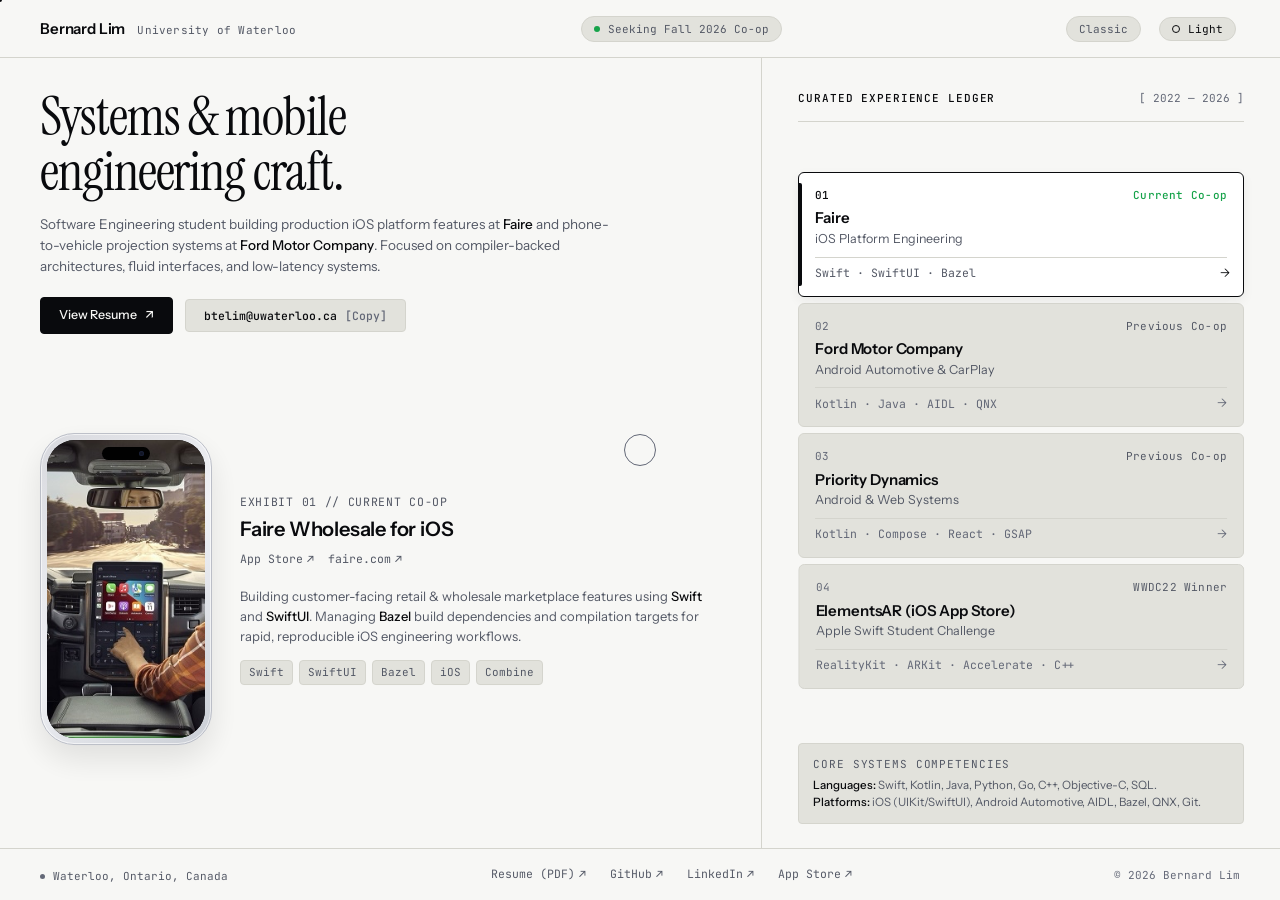
==== commit 020a599a: "Set GoatCounter site code Co-Authored-By: Claude Opus 5.5 <noreply@anthropic.com> Claude-Session: ht" ====
--- a/folio.html
+++ b/folio.html
@@ -388,7 +388,7 @@
   <!-- GSAP Animation Library -->
   <script src="https://cdnjs.cloudflare.com/ajax/libs/gsap/3.12.5/gsap.min.js"></script>
   <script src="folio.js"></script>
-  <!-- Analytics: GoatCounter (cookie-free; tracks page views, referrers, country/region). Replace YOUR-CODE with your GoatCounter site code. -->
-  <script data-goatcounter="https://YOUR-CODE.goatcounter.com/count" async src="https://gc.zgo.at/count.js"></script>
+  <!-- Analytics: GoatCounter (cookie-free; tracks page views, referrers, country/region). -->
+  <script data-goatcounter="https://beanut.goatcounter.com/count" async src="https://gc.zgo.at/count.js"></script>
 </body>
 </html>
